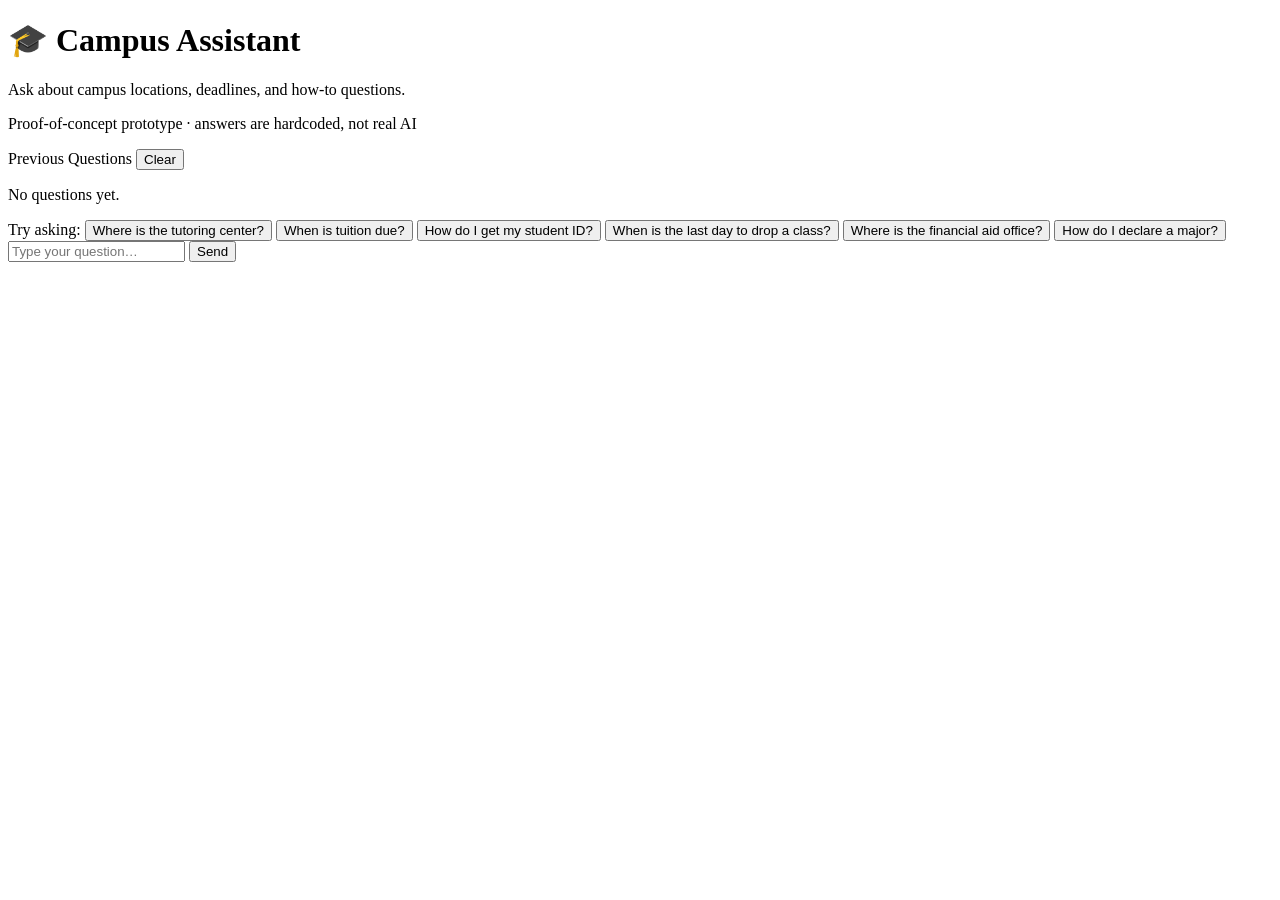
==== PrototypeExtension/docs/index.html @ 8b83644a "Add initial HTML structure for Campus Assistant" ====
<!doctype html>
<html lang="en">
  <head>
    <meta charset="UTF-8" />
    <meta name="viewport" content="width=device-width, initial-scale=1.0" />
    <title>Campus Assistant — Prototype</title>
    <link rel="stylesheet" href="style.css" />
  </head>
  <body>
    <main class="app">
      <header class="app__header">
        <h1>🎓 Campus Assistant</h1>
        <p class="app__subtitle">
          Ask about campus locations, deadlines, and how-to questions.
        </p>
        <p class="app__badge">
          Proof-of-concept prototype · answers are hardcoded, not real AI
        </p>
      </header>

      <section id="chat" class="chat" aria-live="polite"></section>
      <section class="history">
        <div class="history__header">
          <span>Previous Questions</span>
          <button id="clearHistory" class="history__clear" type="button">
            Clear
          </button>
        </div>
        <div id="historyList" class="history__list">
          <p class="history__empty">No questions yet.</p>
        </div>
      </section>

      <div id="chips" class="chips">
        <span class="chips__label">Try asking:</span>
        <button class="chip" type="button">
          Where is the tutoring center?
        </button>
        <button class="chip" type="button">When is tuition due?</button>
        <button class="chip" type="button">How do I get my student ID?</button>
        <button class="chip" type="button">
          When is the last day to drop a class?
        </button>
        <button class="chip" type="button">
          Where is the financial aid office?
        </button>
        <button class="chip" type="button">How do I declare a major?</button>
      </div>

      <form id="composer" class="composer">
        <input
          id="input"
          class="composer__input"
          type="text"
          placeholder="Type your question…"
          autocomplete="off"
          aria-label="Type your question"
        />
        <button class="composer__send" type="submit">Send</button>
      </form>
    </main>

    <script src="data.js"></script>
    <script src="app.js"></script>
  </body>
</html>
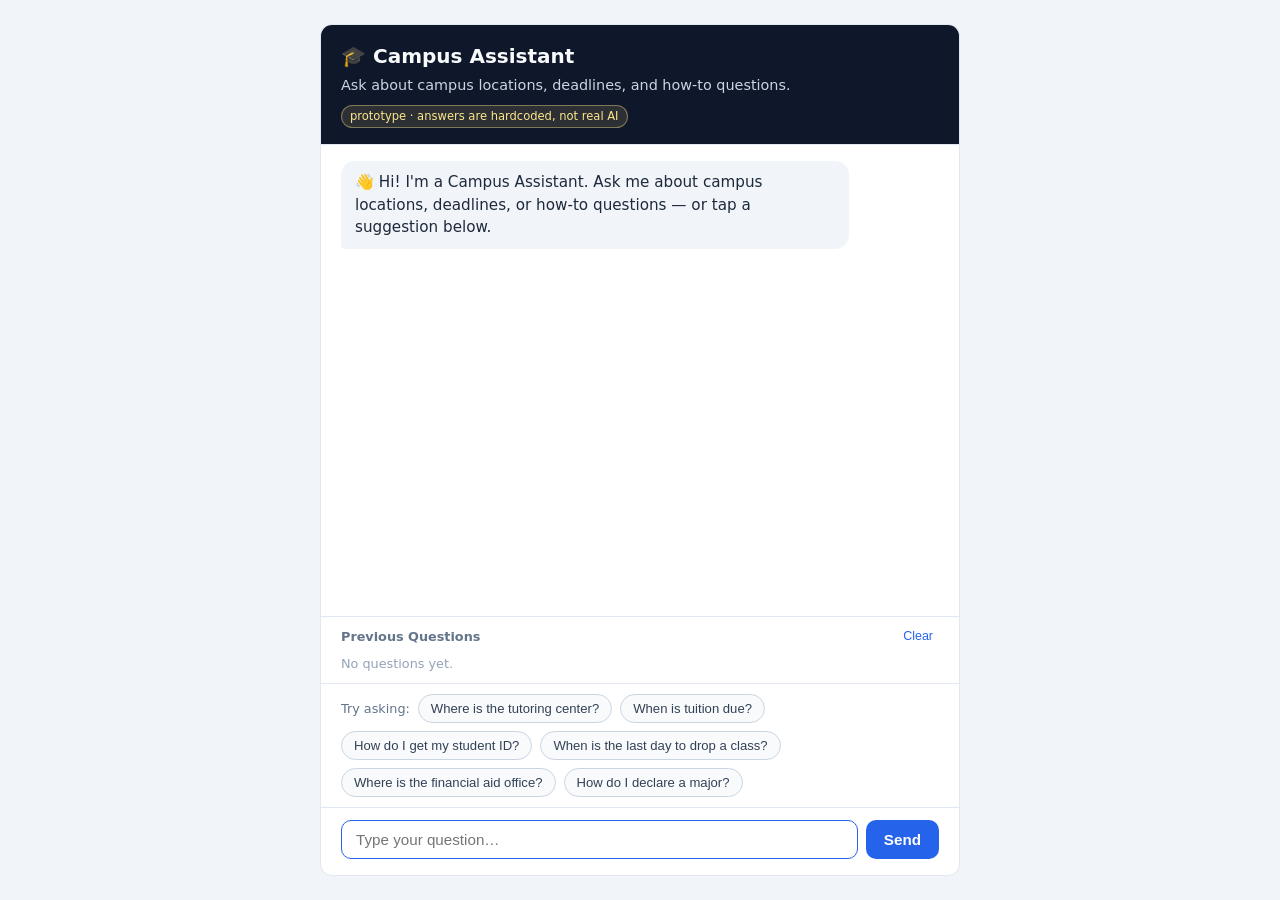
==== commit 7af91722: "Fix formatting in index.html" ====
--- a/PrototypeExtension/docs/index.html
+++ b/PrototypeExtension/docs/index.html
@@ -14,7 +14,7 @@
           Ask about campus locations, deadlines, and how-to questions.
         </p>
         <p class="app__badge">
-          Proof-of-concept prototype · answers are hardcoded, not real AI
+          prototype · answers are hardcoded, not real AI
         </p>
       </header>
 
--- a/PrototypeExtension/docs/style.css
+++ b/PrototypeExtension/docs/style.css
@@ -0,0 +1,233 @@
+* {
+  box-sizing: border-box;
+}
+
+body {
+  margin: 0;
+  background: #f1f5f9;
+  color: #1e293b;
+  font-family:
+    system-ui,
+    -apple-system,
+    "Segoe UI",
+    Roboto,
+    Helvetica,
+    Arial,
+    sans-serif;
+  line-height: 1.5;
+}
+
+.app {
+  max-width: 640px;
+  margin: 24px auto;
+  background: #ffffff;
+  border: 1px solid #e2e8f0;
+  border-radius: 12px;
+  overflow: hidden;
+  display: flex;
+  flex-direction: column;
+  height: calc(100vh - 48px);
+}
+
+.app__header {
+  padding: 16px 20px;
+  border-bottom: 1px solid #e2e8f0;
+  background: #0f172a;
+  color: #f8fafc;
+}
+.app__header h1 {
+  margin: 0;
+  font-size: 1.25rem;
+}
+.app__subtitle {
+  margin: 4px 0 0;
+  font-size: 0.9rem;
+  color: #cbd5e1;
+}
+.app__badge {
+  margin: 8px 0 0;
+  display: inline-block;
+  font-size: 0.72rem;
+  color: #fde68a;
+  background: rgba(253, 230, 138, 0.12);
+  border: 1px solid rgba(253, 230, 138, 0.4);
+  padding: 2px 8px;
+  border-radius: 999px;
+}
+
+.chat {
+  flex: 1;
+  overflow-y: auto;
+  padding: 16px 20px;
+  display: flex;
+  flex-direction: column;
+  gap: 12px;
+}
+
+.msg {
+  display: flex;
+  flex-direction: column;
+  max-width: 85%;
+}
+.msg--user {
+  align-self: flex-end;
+  align-items: flex-end;
+}
+.msg--bot {
+  align-self: flex-start;
+  align-items: flex-start;
+}
+
+.bubble {
+  padding: 10px 14px;
+  border-radius: 14px;
+  font-size: 0.95rem;
+  white-space: pre-wrap;
+}
+.msg--user .bubble {
+  background: #2563eb;
+  color: #ffffff;
+  border-bottom-right-radius: 4px;
+}
+.msg--bot .bubble {
+  background: #f1f5f9;
+  color: #1e293b;
+  border-bottom-left-radius: 4px;
+}
+
+.actions {
+  margin-top: 6px;
+  display: flex;
+  gap: 8px;
+  flex-wrap: wrap;
+}
+.action-btn {
+  font-size: 0.78rem;
+  padding: 4px 10px;
+  border: 1px dashed #94a3b8;
+  border-radius: 999px;
+  background: #ffffff;
+  color: #475569;
+  cursor: pointer;
+}
+.action-btn:hover {
+  background: #f8fafc;
+}
+
+.chips {
+  padding: 10px 20px;
+  border-top: 1px solid #e2e8f0;
+  display: flex;
+  flex-wrap: wrap;
+  gap: 8px;
+  align-items: center;
+}
+.chips__label {
+  font-size: 0.8rem;
+  color: #64748b;
+}
+.chip {
+  font-size: 0.82rem;
+  padding: 6px 12px;
+  border: 1px solid #cbd5e1;
+  border-radius: 999px;
+  background: #f8fafc;
+  color: #334155;
+  cursor: pointer;
+}
+.chip:hover {
+  background: #e2e8f0;
+}
+
+.composer {
+  display: flex;
+  gap: 8px;
+  padding: 12px 20px 16px;
+  border-top: 1px solid #e2e8f0;
+}
+.composer__input {
+  flex: 1;
+  padding: 10px 14px;
+  font-size: 0.95rem;
+  border: 1px solid #cbd5e1;
+  border-radius: 10px;
+  outline: none;
+}
+.composer__input:focus {
+  border-color: #2563eb;
+}
+.composer__send {
+  padding: 10px 18px;
+  font-size: 0.95rem;
+  font-weight: 600;
+  color: #ffffff;
+  background: #2563eb;
+  border: none;
+  border-radius: 10px;
+  cursor: pointer;
+}
+.composer__send:hover {
+  background: #1d4ed8;
+}
+
+.history {
+  padding: 10px 20px;
+  border-top: 1px solid #e2e8f0;
+  background: #ffffff;
+}
+
+.history__header {
+  display: flex;
+  justify-content: space-between;
+  align-items: center;
+  margin-bottom: 8px;
+  font-size: 0.8rem;
+  color: #64748b;
+  font-weight: 600;
+}
+
+.history__clear {
+  border: none;
+  background: transparent;
+  color: #2563eb;
+  cursor: pointer;
+  font-size: 0.78rem;
+}
+
+.history__list {
+  display: flex;
+  flex-wrap: wrap;
+  gap: 8px;
+}
+
+.history__empty {
+  margin: 0;
+  font-size: 0.8rem;
+  color: #94a3b8;
+}
+
+.history-btn {
+  font-size: 0.78rem;
+  padding: 5px 10px;
+  border: 1px solid #cbd5e1;
+  border-radius: 999px;
+  background: #f8fafc;
+  color: #334155;
+  cursor: pointer;
+}
+
+.history-btn:hover {
+  background: #e2e8f0;
+}
+.website-link {
+  margin-top: 6px;
+  display: inline-block;
+  font-size: 0.8rem;
+  color: #2563eb;
+  text-decoration: none;
+  font-weight: 600;
+}
+
+.website-link:hover {
+  text-decoration: underline;
+}
